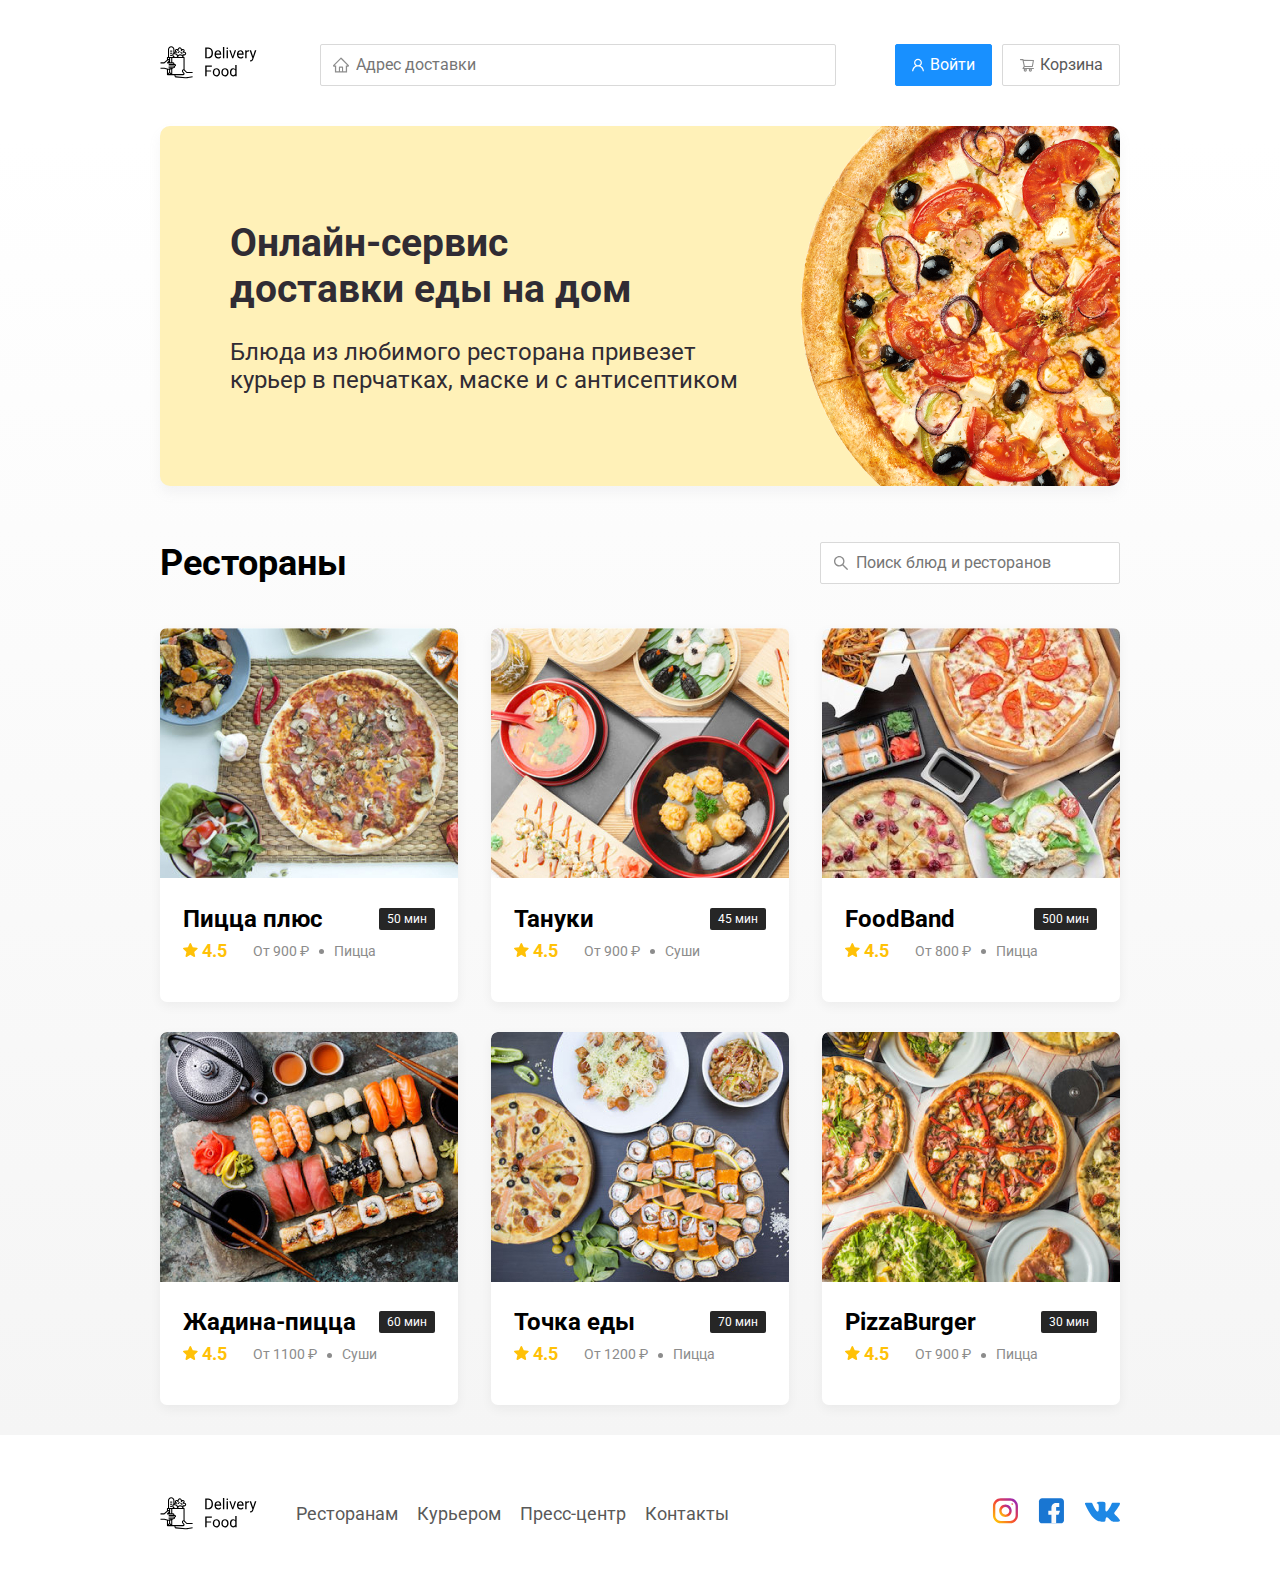
==== index.html @ 59a3b5e6 "add main.js" ====
<!DOCTYPE html>
<html lang="ru">
<head>
  <meta charset="UTF-8">
  <meta name="viewport" content="width=device-width, initial-scale=1.0">
  <link rel="stylesheet" href="css\normalize.css">
  <link rel="stylesheet" href="css\style.css">
  <title>Delivery Food - доставка еды на дом</title>
  <link href="https://fonts.googleapis.com/css2?family=Playfair+Display:wght@700&family=Roboto&display=swap&subset=cyrillic" rel="stylesheet">
</head>
<body>
  <div class="container">
    <header class="header">
      <a href="index.html" class="logo">
      <img src="img\logo.svg" alt="Logo" class="logo">
    </a>
      <input type="text" class="input input-address" placeholder="Адрес доставки">
      <div class="buttons">
        <button class="button button-primary"><img src="img\user.svg" alt="Юзер" class="button-icon">
          <span class="button-text">Войти</span></button>
        <button class="button"><img src="img\shoppingcart.svg" alt="Корзина" class="button-icon"><span class="button-text">Корзина</span></button>
      </div>
    </header>
  </div>
  <!--.container-->
  <main class="main">
    <div class="container">
      <section class="promo">
        <h1 class="promo-title">Онлайн-сервис <br> доставки еды на дом</h1>
        <p class="promo-text">Блюда из любимого ресторана привезет курьер в перчатках, маске и с антисептиком</p>
      </section>
      <section class="restaurants">
        <div class="section-heading">
          <h2 class="section-title">Рестораны</h2>
          <input type="text" class="input input-search" placeholder="Поиск блюд и ресторанов">
        </div>
        <div class="cards">
          <a href="restaurant.html" class="card">
            <img src="img\pizzaplus.jpg" alt="image" class="card-image" >
            <div class="card-text">
              <div class="card-heading">
                <h3 class="card-title">Пицца плюс</h3>
                <span class="card-tag tag">50 мин</span>
              </div>
              <div class="card-info">
                <div class="rating"><img src="img\rating.svg" alt="rating" class="rating-star"> 4.5</div>
                <div class="price">От 900 ₽</div>
                <div class="category">Пицца</div>
              </div>
              <!-- /.card-info -->
            </div>
          </a>
          <!-- /.card -->
          <a href="restaurant.html" class="card">
            <img src="img\tanuki.jpg" alt="image" class="card-image" >
            <div class="card-text">
              <div class="card-heading">
                <h3 class="card-title">Тануки</h3>
                <span class="card-tag tag">45 мин</span>
              </div>
              <div class="card-info">
                <div class="rating"><img src="img\rating.svg" alt="rating" class="rating-star"> 4.5</div>
                <div class="price">От 900 ₽</div>
                <div class="category">Суши</div>
              </div>
              <!-- /.card-info -->
            </div>
          </a>
          <!-- /.card -->
          <a href="restaurant.html" class="card">
            <img src="img\foodband.jpg" alt="image" class="card-image" >
            <div class="card-text">
              <div class="card-heading">
                <h3 class="card-title">FoodBand</h3>
                <span class="card-tag tag">500 мин</span>
              </div>
              <div class="card-info">
                <div class="rating"><img src="img\rating.svg" alt="rating" class="rating-star"> 4.5</div>
                <div class="price">От 800 ₽</div>
                <div class="category">Пицца</div>
              </div>
              <!-- /.card-info -->
            </div>
          </a>
          <!-- /.card -->
          <a href="restaurant.html" class="card">
            <img src="img\zhadinapizza.jpg" alt="image" class="card-image" >
            <div class="card-text">
              <div class="card-heading">
                <h3 class="card-title">Жадина-пицца</h3>
                <span class="card-tag tag">60 мин</span>
              </div>
              <div class="card-info">
                <div class="rating"><img src="img\rating.svg" alt="rating" class="rating-star"> 4.5</div>
                <div class="price">От 1100 ₽</div>
                <div class="category">Суши</div>
              </div>
              <!-- /.card-info -->
            </div>
          </a>
          <!-- /.card -->
          <a href="restaurant.html" class="card">
            <img src="img\tochkaedy.jpg" alt="image" class="card-image" >
            <div class="card-text">
              <div class="card-heading">
                <h3 class="card-title">Точка еды</h3>
                <span class="card-tag tag">70 мин</span>
              </div>
              <div class="card-info">
                <div class="rating"><img src="img\rating.svg" alt="rating" class="rating-star"> 4.5</div>
                <div class="price">От 1200 ₽</div>
                <div class="category">Пицца</div>
              </div>
              <!-- /.card-info -->
            </div>
          </a>
          <!-- /.card -->
          <a href="restaurant.html" class="card">
            <img src="img\pizzaburger.jpg" alt="image" class="card-image" >
            <div class="card-text">
              <div class="card-heading">
                <h3 class="card-title">PizzaBurger</h3>
                <span class="card-tag tag">30 мин</span>
              </div>
              <div class="card-info">
                <div class="rating"><img src="img\rating.svg" alt="rating" class="rating-star"> 4.5</div>
                <div class="price">От 900 ₽</div>
                <div class="category">Пицца</div>
              </div>
              <!-- /.card-info -->
            </div>
          </a>
          <!-- /.card -->
        </div>
        <!-- /.cards -->
      </section>
    </div>
    <!-- /.container -->
  </main>
  <footer class="footer">
    <div class="container">
      <div class="footer-block">
        <img src="img\logo.svg" alt="logo" class="logo footer-logo">
        <nav class="footer-nav">
          <a href="#" class="footer-link">Ресторанам</a>
          <a href="#" class="footer-link">Курьером</a>
          <a href="#" class="footer-link">Пресс-центр</a>
          <a href="3" class="footer-link">Контакты</a>
        </nav>
        <div class="social-links">
          <a href="#" class="social-link"><img src="img\inst.svg" alt="Instagram"></a>
          <a href="#" class="social-link"><img src="img\facebook.svg" alt="Facebook"></a>
          <a href="#" class="social-link"><img src="img\vk.svg" alt="VK"></a>
        </div>
        <!-- /.social-links -->
      </div>
    </div>
  </footer>
</body>
</html>
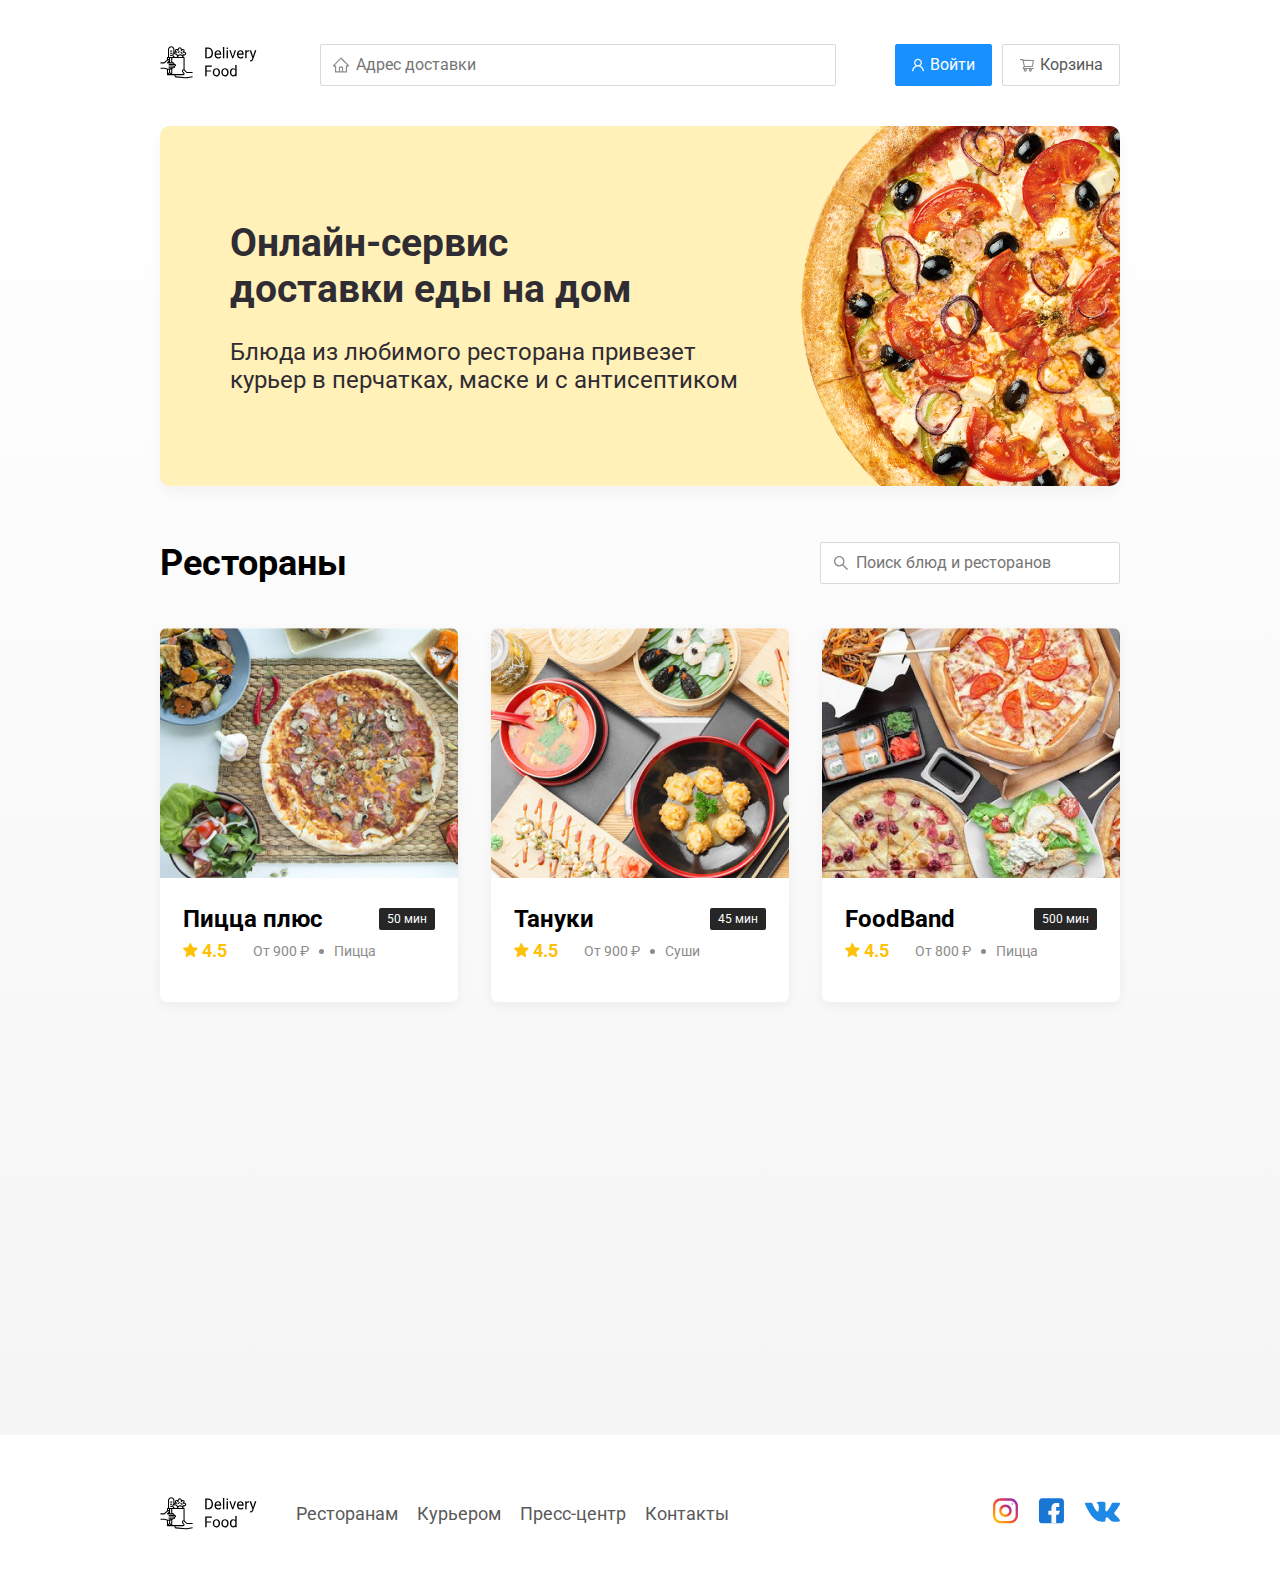
==== commit f668e02b: "fixed index.html" ====
--- a/index.html
+++ b/index.html
@@ -4,6 +4,7 @@
   <meta charset="UTF-8">
   <meta name="viewport" content="width=device-width, initial-scale=1.0">
   <link rel="stylesheet" href="css\normalize.css">
+  <link rel="stylesheet" href="css\animate.css">
   <link rel="stylesheet" href="css\style.css">
   <title>Delivery Food - доставка еды на дом</title>
   <link href="https://fonts.googleapis.com/css2?family=Playfair+Display:wght@700&family=Roboto&display=swap&subset=cyrillic" rel="stylesheet">
@@ -18,7 +19,7 @@
       <div class="buttons">
         <button class="button button-primary"><img src="img\user.svg" alt="Юзер" class="button-icon">
           <span class="button-text">Войти</span></button>
-        <button class="button"><img src="img\shoppingcart.svg" alt="Корзина" class="button-icon"><span class="button-text">Корзина</span></button>
+        <button class="button" id="cart-button"><img src="img\shoppingcart.svg" alt="Корзина" class="button-icon"><span class="button-text">Корзина</span></button>
       </div>
     </header>
   </div>
@@ -35,7 +36,7 @@
           <input type="text" class="input input-search" placeholder="Поиск блюд и ресторанов">
         </div>
         <div class="cards">
-          <a href="restaurant.html" class="card">
+          <a href="restaurant.html" class="card wow fadeInUp" data-wow-delay="0.2s" >
             <img src="img\pizzaplus.jpg" alt="image" class="card-image" >
             <div class="card-text">
               <div class="card-heading">
@@ -51,7 +52,7 @@
             </div>
           </a>
           <!-- /.card -->
-          <a href="restaurant.html" class="card">
+          <a href="restaurant.html" class="card wow fadeInUp" data-wow-delay="0.4s">
             <img src="img\tanuki.jpg" alt="image" class="card-image" >
             <div class="card-text">
               <div class="card-heading">
@@ -67,7 +68,7 @@
             </div>
           </a>
           <!-- /.card -->
-          <a href="restaurant.html" class="card">
+          <a href="restaurant.html" class="card wow fadeInUp" data-wow-delay="0.6s">
             <img src="img\foodband.jpg" alt="image" class="card-image" >
             <div class="card-text">
               <div class="card-heading">
@@ -83,7 +84,7 @@
             </div>
           </a>
           <!-- /.card -->
-          <a href="restaurant.html" class="card">
+          <a href="restaurant.html" class="card wow fadeInUp" data-wow-delay="0.2s">
             <img src="img\zhadinapizza.jpg" alt="image" class="card-image" >
             <div class="card-text">
               <div class="card-heading">
@@ -99,7 +100,7 @@
             </div>
           </a>
           <!-- /.card -->
-          <a href="restaurant.html" class="card">
+          <a href="restaurant.html" class="card wow fadeInUp" data-wow-delay="0.4s">
             <img src="img\tochkaedy.jpg" alt="image" class="card-image" >
             <div class="card-text">
               <div class="card-heading">
@@ -115,7 +116,7 @@
             </div>
           </a>
           <!-- /.card -->
-          <a href="restaurant.html" class="card">
+          <a href="restaurant.html" class="card wow fadeInUp" data-wow-delay="0.6s">
             <img src="img\pizzaburger.jpg" alt="image" class="card-image" >
             <div class="card-text">
               <div class="card-heading">
@@ -156,5 +157,80 @@
       </div>
     </div>
   </footer>
+  <div class="modal">
+    <div class="modal-dialog">
+      <div class="modal-header">
+        <h3 class="modal-title">Корзина</h3>
+        <button class="close">&times;</button>
+      </div>
+      <!-- /.model-header -->
+      <div class="modal-body">
+        <div class="food-row">
+          <span class="food-name">Ролл угорь стандарт</span>
+          <strong class="food-price">250 ₽</strong>
+          <div class="food-counter">
+            <button class="counter-button">-</button>
+            <span class="counter">1</span>
+            <button class="counter-button">+</button>
+          </div>
+        </div>
+        <!-- /.foods-row -->
+        <div class="food-row">
+          <span class="food-name">Ролл угорь стандарт</span>
+          <strong class="food-price">250 ₽</strong>
+          <div class="food-counter">
+            <button class="counter-button">-</button>
+            <span class="counter">1</span>
+            <button class="counter-button">+</button>
+          </div>
+        </div>
+        <!-- /.foods-row -->
+        <div class="food-row">
+          <span class="food-name">Ролл угорь стандарт</span>
+          <strong class="food-price">250 ₽</strong>
+          <div class="food-counter">
+            <button class="counter-button">-</button>
+            <span class="counter">1</span>
+            <button class="counter-button">+</button>
+          </div>
+        </div>
+        <!-- /.foods-row -->
+        <div class="food-row">
+          <span class="food-name">Ролл угорь стандарт</span>
+          <strong class="food-price">250 ₽</strong>
+          <div class="food-counter">
+            <button class="counter-button">-</button>
+            <span class="counter">1</span>
+            <button class="counter-button">+</button>
+          </div>
+        </div>
+        <!-- /.foods-row -->
+        <div class="food-row">
+          <span class="food-name">Ролл угорь стандарт</span>
+          <strong class="food-price">250 ₽</strong>
+          <div class="food-counter">
+            <button class="counter-button">-</button>
+            <span class="counter">1</span>
+            <button class="counter-button">+</button>
+          </div>
+        </div>
+        <!-- /.foods-row -->
+        
+      </div>
+      <!-- /.model-body -->
+      <div class="modal-footer">
+        <span class="modal-price-tag">1250 ₽</span>
+        <div class="footer-buttons">
+          <button class="button button-primary">Оформить заказ</button>
+          <button class="button">Отмена</button>
+        </div>
+        <!-- /.footer-buttons -->
+      </div>
+      <!-- /.model-footer -->
+    </div>
+    <!-- /.modal-dialog -->
+  </div>
+  <script src="js\wow.min.js"></script>
+  <script src="js\main.js"></script>
 </body>
 </html>